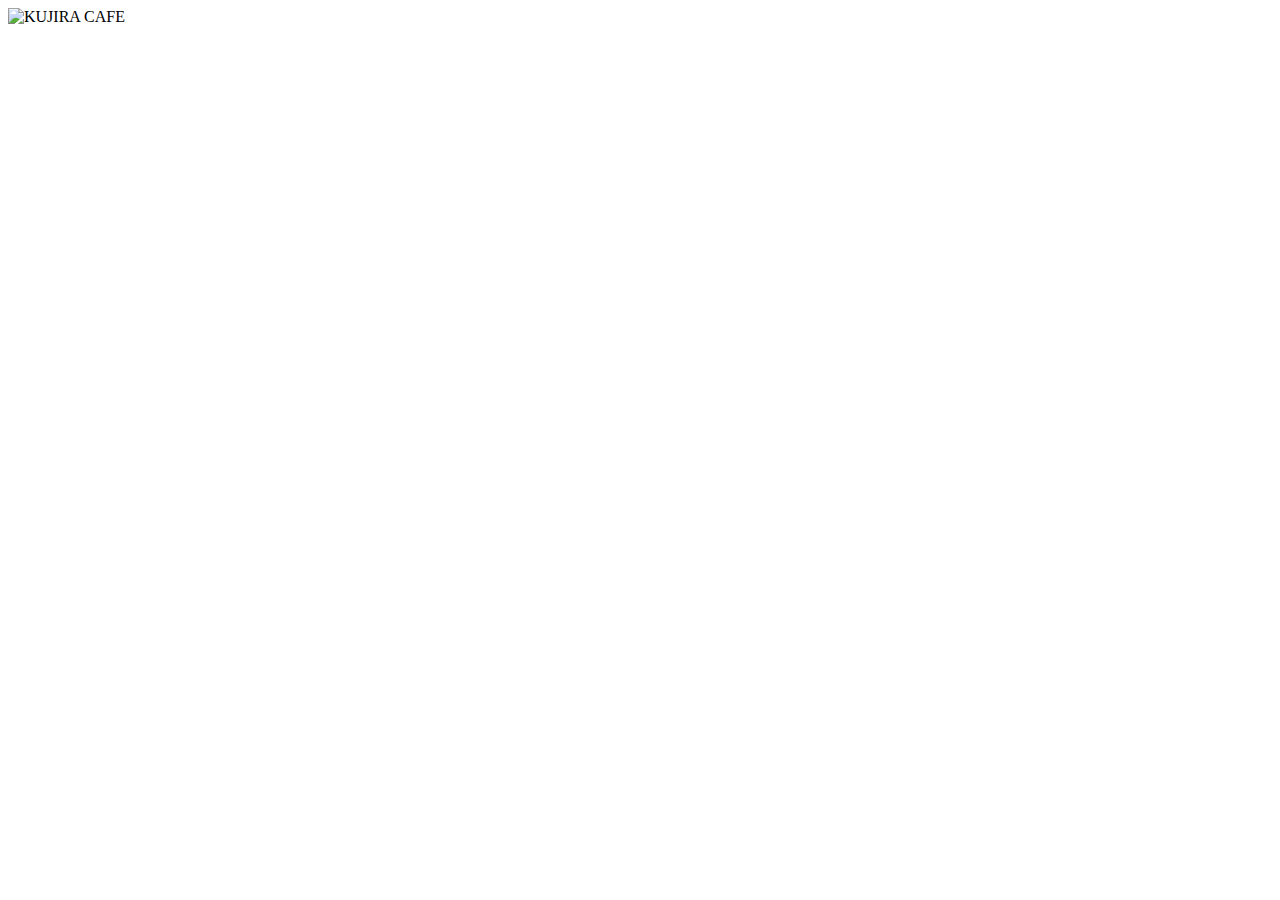
==== quiz.html @ e174b5bc "making fixed line and footer" ====
<!DOCTYPE html>
<html lang="en">
<head>
    <meta charset="UTF-8">
    <meta http-equiv="X-UA-Compatible" content="IE=edge">
    <meta name="viewport" content="width=device-width, initial-scale=1.0">
    <title>Document</title>
    <link rel="preconnect" href="https://fonts.googleapis.com"><link rel="preconnect" href="https://fonts.gstatic.com" crossorigin><link href="https://fonts.googleapis.com/css2?family=Noto+Sans+JP&display=swap" rel="stylesheet">
</head>
<body>
    <!-- ヘッダー -->
    <header>
        <div>
            <img src="images" alt="KUJIRA CAFE"></a>
        </div>
    </header>
    <main></main>
</body>
</html>
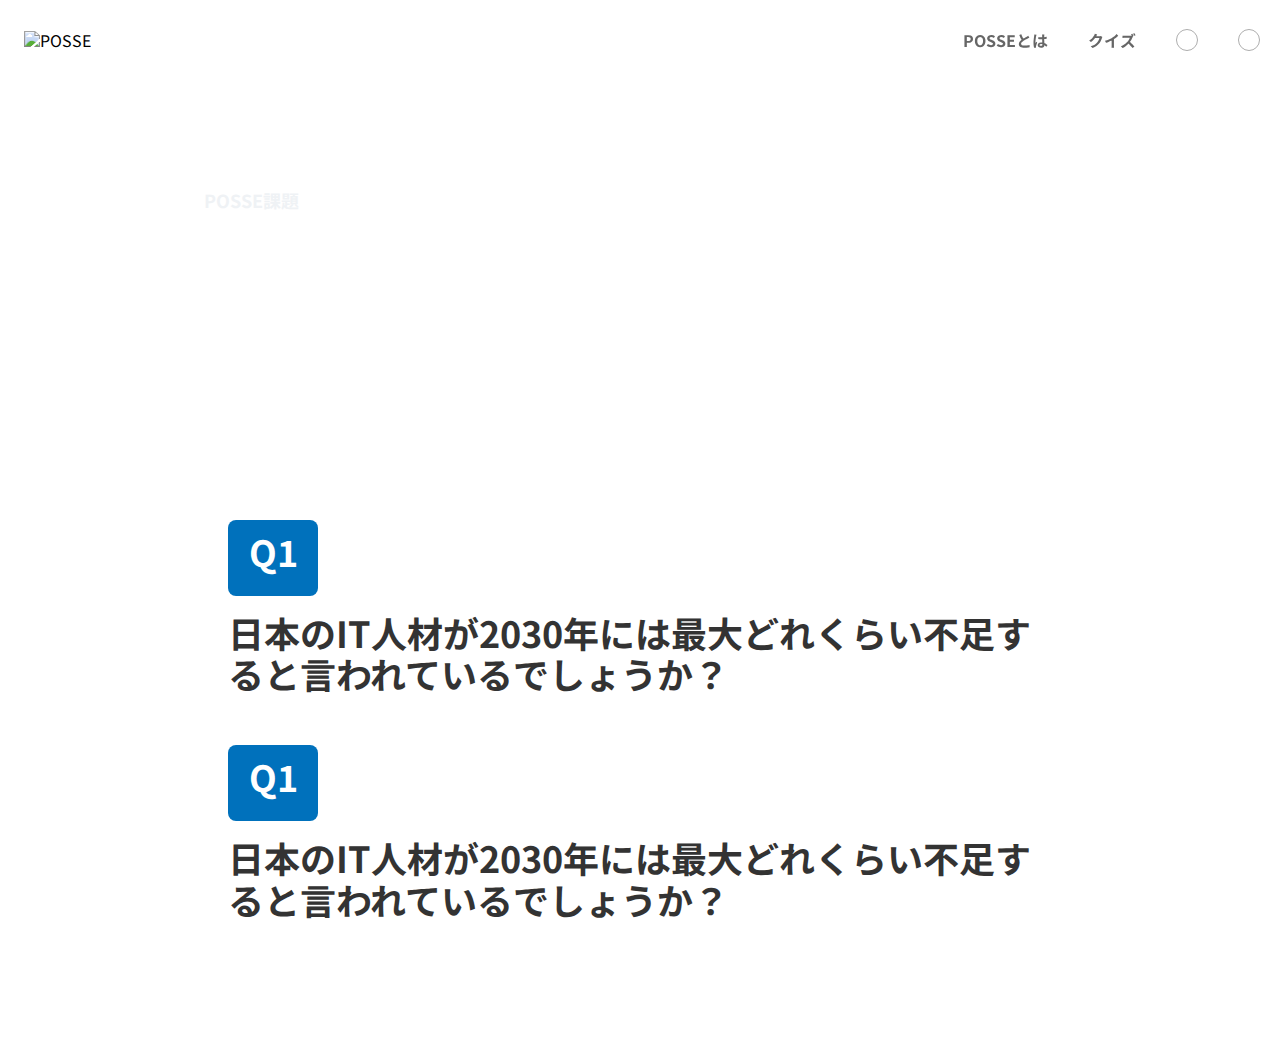
==== commit 42338c6d: "so far, I have made the first question sentence. Now I am making the answer." ====
--- a/quiz.html
+++ b/quiz.html
@@ -1,19 +1,95 @@
 <!DOCTYPE html>
 <html lang="en">
-<head>
-    <meta charset="UTF-8">
-    <meta http-equiv="X-UA-Compatible" content="IE=edge">
-    <meta name="viewport" content="width=device-width, initial-scale=1.0">
-    <title>Document</title>
-    <link rel="preconnect" href="https://fonts.googleapis.com"><link rel="preconnect" href="https://fonts.gstatic.com" crossorigin><link href="https://fonts.googleapis.com/css2?family=Noto+Sans+JP&display=swap" rel="stylesheet">
-</head>
-<body>
+  <head>
+    <meta charset="UTF-8" />
+    <meta http-equiv="X-UA-Compatible" content="IE=edge" />
+    <meta name="viewport" content="width=device-width, initial-scale=1.0" />
+    <title>ITクイズ制作 POSSE</title>
+    <link rel="preconnect" href="https://fonts.googleapis.com" />
+    <link rel="preconnect" href="https://fonts.gstatic.com" crossorigin />
+    <link
+      href="https://fonts.googleapis.com/css2?family=Noto+Sans+JP&display=swap"
+      rel="stylesheet"
+    />
+    <link rel="stylesheet" href="style.css" />
+    <link rel="stylesheet" href="./assets/styles/normalize.css" />
+  </head>
+
+  <body>
     <!-- ヘッダー -->
-    <header>
-        <div>
-            <img src="images" alt="KUJIRA CAFE"></a>
+    <header id="js-header" class="l-header p-header">
+      <div class="p-header__logo">
+        <img src="./assets/img/logo.svg" alt="POSSE" />
+      </div>
+      <div class="p-header__inner">
+        <nav class="p-header__nav">
+          <ul class="p-header__nav__list">
+            <li class="p-header__nav__item">
+              <a
+                href="https://posse-ap.github.io/sample-ph1-website/"
+                class="p-header__nav__item__link"
+                >POSSEとは</a
+              >
+            </li>
+            <li class="p-header__nav__item">
+              <a
+                href="https://posse-ap.github.io/sample-ph1-website/quiz/"
+                class="p-header__nav__item__link"
+                >クイズ</a
+              >
+            </li>
+            <li class="p-header__nav__item circle">
+              <a href="https://twitter.com/posse_program"
+                ><img src="./assets/img/icon/icon-twitter.svg" alt=""
+              /></a>
+            </li>
+            <li class="p-header__nav__item circle">
+              <a href="https://www.instagram.com/posse_programming/"
+                ><img src="./assets/img/icon/icon-instagram.svg" alt=""
+              /></a>
+            </li>
+          </ul>
+        </nav>
+      </div>
+    </header>
+    <!-- メイン -->
+    <main>
+      <section class="q-hero">
+        <div class="q-hero-container">
+          <h1 class="q-hero-title">
+            <span class="q-hero-title-first">POSSE課題</span>
+            <span class="q-hero-title-second">ITクイズ</span>
+          </h1>
         </div>
-    </header>
-    <main></main>
-</body>
-</html>+      </section>
+      <!-- クイズ1問目 -->
+      <div class="q-box-question">
+        <section class="q-box-question-first">
+          <!-- 問題 -->
+          <div class="q-box-question-question">
+            <div class="q-box-question-question-contents">
+              <div class="q-box-question-question-q1">Q1</div>
+              <div class="q-box-question-question-sentence">
+                日本のIT人材が2030年には最大どれくらい不足すると言われているでしょうか？
+              </div>
+            </div>
+            <figure class="q-box-question-question-img">
+              <img src="./assets/img/quiz/img-quiz01.png" alt="" width="70%">
+            </figure>
+          </div>
+          <!-- 答え -->
+          <div class="q-box-question-answer">
+            <div class="q-box-question-answer-content">
+              <div class="q-box-question-question-q1">Q1</div>
+              <div class="q-box-question-question-sentence">
+                日本のIT人材が2030年には最大どれくらい不足すると言われているでしょうか？
+              </div>
+
+            </div>
+
+          </div>
+        </section>
+      </div>
+    </main>
+  </body>
+</html>
--- a/style.css
+++ b/style.css
@@ -0,0 +1,362 @@
+/* 全てのページに適用 - ヘッダー */
+html {
+    font-family: 'Noto Sans JP', sans-serif;
+}
+
+body {
+    padding-top: 80px;
+}
+
+header {
+    position: fixed;
+    height: 80px;
+    background-color: #fff;
+    top: 0;
+    left: 0;
+    right: 0;
+    z-index: 3;
+}
+
+.p-header__logo {
+    padding: 15px 24px;    
+}
+.l-header {
+    display: flex;
+    justify-content: space-between;
+    align-items: center;
+}
+.p-header__nav__list {
+    display: flex;
+    list-style: none;
+    align-items: center;
+}
+a{
+    color: #666666;
+    text-decoration: none;
+}
+.p-header__nav__item {
+    margin: 20px;
+    font-weight: 700;
+}
+.circle {
+    border-radius: 50%;
+    border: 1px solid #adadad;
+    padding: 10px;
+    font-size: 0;
+}
+
+/* メイン */
+/* ①ヒーロー画像 */
+.top-hero {
+    position: relative;
+    height: 680px;
+    margin-bottom: 96px;
+}
+.hero-body {
+    position: absolute;
+    text-align: center;
+    z-index: 1;
+    top: 198px;
+    bottom: 201px;
+    width: 500px;
+    height: 281px;
+    background: #EFF2F5;
+    border-radius: 24px;
+}
+.posse-community{
+    font-size: 16px;
+    color: #0071BC;
+    padding-top: 40px;
+}
+.hero-catchcopy {
+    font-size: 60px;
+    line-height: 80px;
+    font-weight: 700;
+    letter-spacing: 0.05em;
+    color: #333333;
+    padding-bottom: 40px;
+}
+.hero-img {
+    position: absolute;
+    /* width: 976px; */
+    /* height: 680px; */
+    right: 0px;
+    top: 0px;
+    max-width: 100%;
+    /* background: url(./assets/img/img-hero.jpg); */
+    
+}
+.hero-img-pic {
+    border-radius: 80px 0px 0px 80px;
+}
+.top-scroll {
+    position: absolute;
+    bottom: 24px;
+    left:50px;
+}
+.top-scroll::before {
+    background-color: #ccc;
+    border-radius: 8px;
+    content: "";
+    display: inline-block;
+    height: 8px;
+    width: 8px;
+    position: absolute;
+    bottom: 5px;
+    left: -12px;
+}
+
+/* ②POSSEとは　説明 */
+.top-about {
+    margin-bottom: 140px;
+}
+.top-about-container {
+    text-align: center;
+}
+.about-posse-sentence-first {
+    color: #333333;
+    margin: 12px auto;
+}
+
+.about-posse-sentence-second {
+    color: #0071BC;
+    display: block;
+    font-size: 14px;
+    letter-spacing: initial;
+    line-height: 1.8;
+    margin-bottom: 43px;
+}
+.top-about-body {
+    display: flex;
+    margin: 0 auto;
+    width: 80%;
+}
+.top-about-body-img {
+    width: 75%;
+}
+.top-about-body-img-pic {
+    border-radius: 24px;
+}
+.top-about-body-content {
+    /* width: 472px; */
+    /* height: 312px; */
+    margin: auto;
+    margin-left: 40px;
+    width: 70%;
+    font-size: 14px;
+    line-height: 1.8;
+    text-align: left;
+}
+
+/* 公式ライン */
+.official-line {
+    background: url(./assets/img/bg-line.jpg);
+    background-size: cover;
+    width:964px;
+    height:346.78px;
+    border-radius: 56px;
+    position: relative;
+    margin: 80px auto;
+    /* 中央ぞろえ */
+    display: flex;
+    justify-content: center;
+    align-items: center;
+}
+
+.official-line::after {
+    display: flex;
+    justify-content: center;
+    background-color: #0071bce4;
+    content:"";
+    width: 100%;
+    height: 100%;
+    border-radius: 56px;
+    position:absolute;
+    top: 0;
+    z-index: 1;
+}
+.official-line-inner {
+    z-index: 2;
+}
+h2 {
+    display: flex;
+    justify-content: center;
+    text-align: center;
+    color: #ffff;
+    font-size: 36px;
+    letter-spacing: 0.05em;
+    
+}
+.official-line-inner-icon {
+    background: radial-gradient(#fff 60%, transparent 0%);
+}
+.sentence-add-official-line {
+    width: 828px;
+    height: 75.59px;
+    display: flex;
+    justify-content: center;
+    text-align: center;
+    font-size: 14px;
+    color: #eee;
+    letter-spacing: 0.1em;
+} 
+.button-add-official-line {
+    display: flex;
+}
+.button-add-official-line-inner {
+    background-color: #fff;
+    width: 320px;
+    height: 49.2px;
+    margin: 0 auto;
+    text-align: center;
+    position: relative;
+    display: flex;
+    align-items: center;
+    justify-content: center;
+    border-radius: 50px;
+}
+.link-icon {
+    position: absolute;
+    margin-top: 16px;
+    margin-left: 540px;
+}
+
+/* フッターインナー */
+.footer-inner-top {
+    border-top: solid 1px #eee;
+    text-align: center;
+    padding-top: 56px;
+    padding-bottom: 32px;
+}
+.footer-inner-top-second {
+    padding-top: 24.12px;
+    text-align: center;
+}
+
+/* 固定公式ライン */
+.fixed-line-box {
+    width: 288px;
+    height: 80px;
+    background-color: #5fdf5b;
+    border-radius: 16px;
+    position: fixed;
+    bottom: 16px;
+    right: 16px;
+    display: flex;
+    align-items: center;
+    justify-content: space-between;
+    box-shadow: 4px 4px 20px rgb(0 0 0 / 15%);
+    z-index: 10;
+}
+.link-icon-text {
+    color: #fff;
+    width: 142px;
+    height: 36px;
+}
+.link-icon-in-greenbox {
+    margin-left: 24px;
+    background: radial-gradient(#fff 50%, transparent 0%);
+}
+.link-icon-white {
+    margin-right: 24px;
+}
+/* フッターボトム */
+.two-icons {
+    list-style: none;
+    display: flex;
+    justify-content: center;
+    gap: 8px;
+    margin: auto;
+    margin-bottom: 48px;
+}
+.twitter-icon {
+    border-radius: 50%;
+    border: 1px solid #adadad;
+    font-size: 0;
+    padding: 10px;
+}
+.instagram-icon {
+    border-radius: 50%;
+    border: 1px solid #adadad;
+    font-size: 0;
+    padding: 10px;
+}
+
+/* フッターコピーライト */
+.footer-copyright {
+    padding: 36px;
+    border-top: solid 1px #eee;
+    color: #666;
+    font-family: "Plus Jakarta Sans", "Noto Sans JP", sans-serif;
+    font-style: normal;
+    font-weight: 400;
+    font-size: 10px;
+    letter-spacing: 0.1em;
+    text-align: center;
+}
+
+/* ここからクイズ */
+/* ヒーロー画像、タイトル */
+.q-hero-container {
+    background-image: url(./assets/img/quiz/bg-hero.jpg);
+    height: 320px;
+    width: auto;
+    background-size: cover;
+    background-repeat: no-repeat;
+}
+.q-hero-title {
+    margin: 0;
+    position: relative;
+}
+.q-hero-title-first {
+    display: block;
+    position: absolute;
+    top: 110px;
+    left: 204px;
+    font-weight: 700;
+    font-size: 18px;
+    color: #EFF2F5;
+}
+.q-hero-title-second {
+    display: block;
+    position: absolute;
+    width: 236px;
+    left: 204px;
+    top: 154px;
+    font-weight: 700;
+    font-size: 60px;
+    color: #FFFFFF;
+}
+/* クイズ */
+/* 問題 */
+.q-box-question {
+    margin: 120px 228px;
+}
+.q-box-question-question-contents {
+    color: #000;
+}
+.q-box-question-question-q1 {
+    background-color: #0071bc;
+    border-radius: 8px;
+    color: #fff;
+    font-size: 36px;
+    font-weight: bold;
+    width: 58px;
+    height: 60px;
+    text-align: center;
+    padding: 8px 16px;
+    line-height: 1.3;
+} 
+.q-box-question-question-sentence {
+    font-size: 36px;
+    font-weight: 700;
+    margin-top: 16px;
+    color: #333333;
+}
+.q-box-question-question-img {
+    text-align: center;
+}
+/* 答え */
+.q-box-question-answer {
+
+}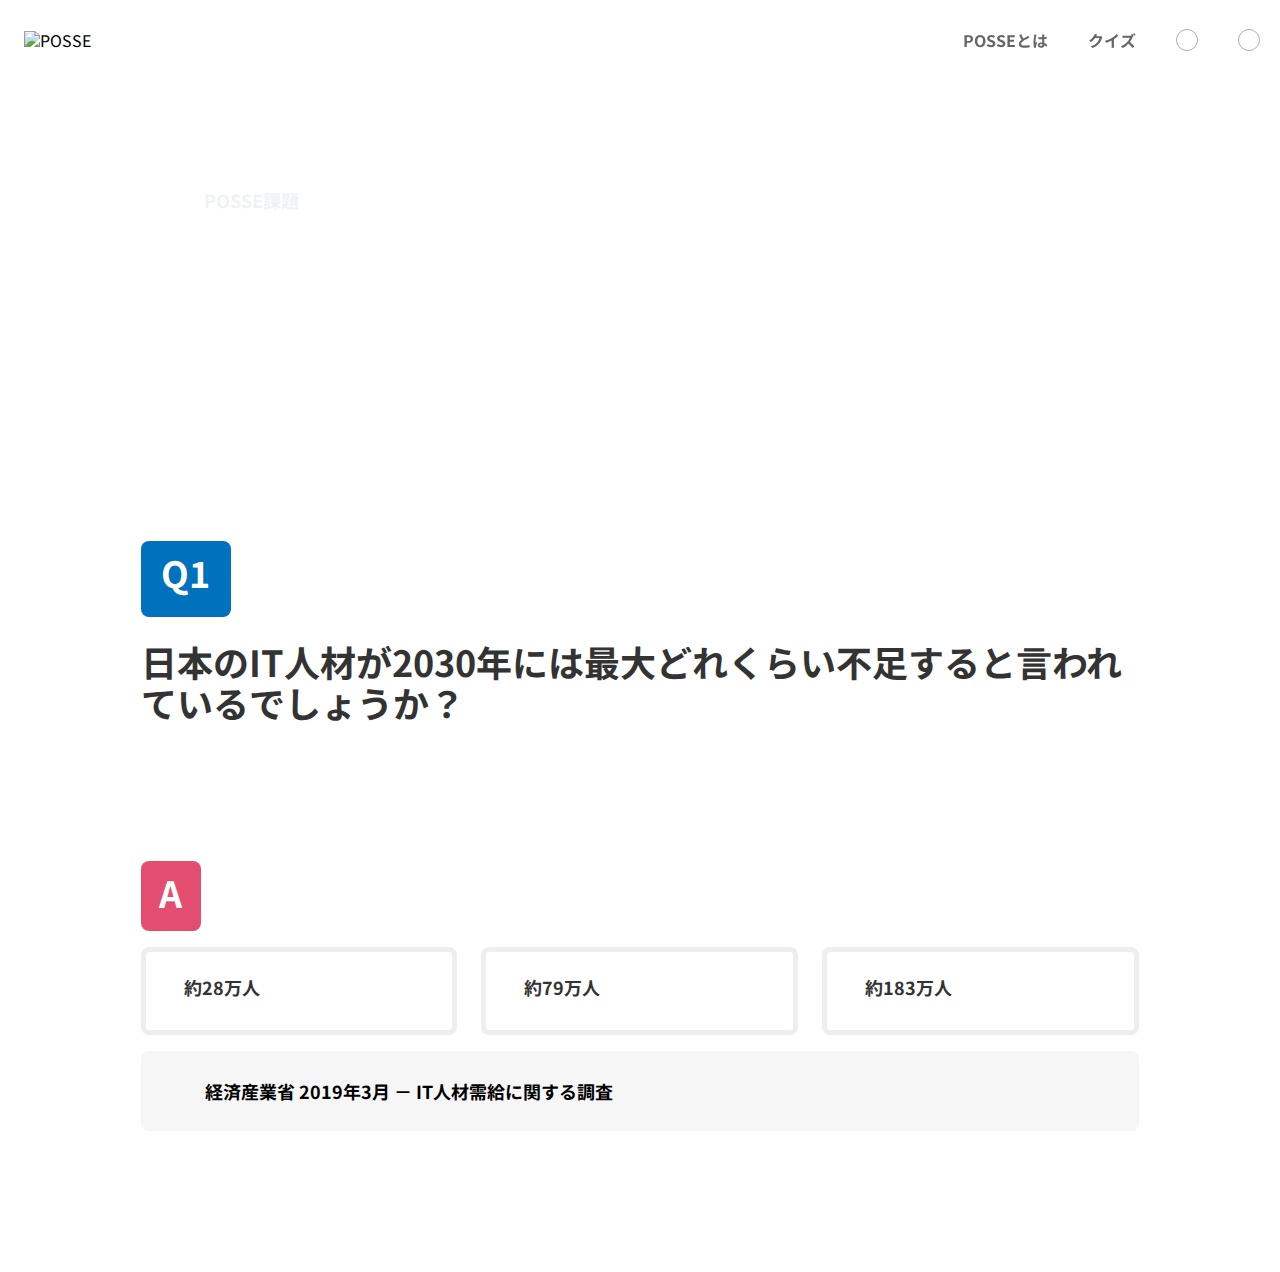
==== commit b40f553f: "finished week5" ====
--- a/quiz.html
+++ b/quiz.html
@@ -80,13 +80,33 @@
           <!-- 答え -->
           <div class="q-box-question-answer">
             <div class="q-box-question-answer-content">
-              <div class="q-box-question-question-q1">Q1</div>
-              <div class="q-box-question-question-sentence">
-                日本のIT人材が2030年には最大どれくらい不足すると言われているでしょうか？
+              <div class="q-box-question-answer-q1">A</div>
+              <!-- 回答ボタンのボタン押すやつjs -->
+              <div class="js-quiz-boxes">
+                <div class="js-quiz-boxes-button">
+                  約28万人
+                  <img src="./assets/img/icon/icon-arrow.svg" alt="" class="js-quiz-boxes-button-arrow">
+                </div>
+                <div class="js-quiz-boxes-button">
+                  約79万人
+                  <img src="./assets/img/icon/icon-arrow.svg" alt="" class="js-quiz-boxes-button-arrow">
+                </div>
+                <div class="js-quiz-boxes-button">
+                  約183万人
+                  <img src="./assets/img/icon/icon-arrow.svg" alt="" class="js-quiz-boxes-button-arrow">
+                </div>                
               </div>
-
+              <!-- 回答ボタンの答えjs -->
+              <div class="js-quiz-answerBox">
+              </div>
             </div>
-
+          </div>
+          <!-- 引用 -->
+          <div class="q-box-question-cite">
+            <img src="./assets/img/icon/icon-note.svg" alt="" class="q-box-question-cite-icon" width="24.96px" height="16.39px">
+            <div class="q-box-question-cite-sentence">
+              経済産業省 2019年3月 － IT人材需給に関する調査
+            </div>
           </div>
         </section>
       </div>
--- a/style.css
+++ b/style.css
@@ -330,7 +330,7 @@
 /* クイズ */
 /* 問題 */
 .q-box-question {
-    margin: 120px 228px;
+    margin: 11%;
 }
 .q-box-question-question-contents {
     color: #000;
@@ -345,18 +345,84 @@
     height: 60px;
     text-align: center;
     padding: 8px 16px;
+    margin-bottom: 24px;
     line-height: 1.3;
 } 
 .q-box-question-question-sentence {
     font-size: 36px;
     font-weight: 700;
+    margin: 16px 0 64px 0;
+    color: #333333;
+}
+.q-box-question-question-img {
+    text-align: center;
+}
+/* 答え */
+.q-box-question-answer-q1 {
+    background-color: #E34E70;
+    border-radius: 8px;
+    color: #fff;
+    font-size: 36px;
+    font-weight: bold;
+    width: 28px;
+    height: 54px;
+    text-align: center;
+    padding: 8px 16px;
+    margin: 55px 0 16px 0;
+    line-height: 1.3;
+}
+/* 回答ボタンのボタン押すやつjs */
+.js-quiz-boxes {
+    display: flex;
+    gap: 24px;
+
+}
+.js-quiz-boxes-button {
+    position: relative;
+    cursor: pointer;
+    /* 箱色 */
+    background: #FFFFFF;
+    /* line */
+    border: 5px solid #EEEEEE;
+    border-radius: 8px;
+
+    /* 大きさ間 */
+    padding: 19px 19px 19px 38px;
+    width:25%;
+    height: 40px;
+    justify-content: space-between;
+
+    /* flex-direction: row; */
+    align-items: center;
+
+    font-weight: 700;
+    font-size: 18px;
+    line-height: 180%;
+    color: #333333;
+}
+.js-quiz-boxes-button-arrow {
+    position: absolute;
+    right: 24px;
+    top: 31px;
+}
+
+/* 引用 */
+.q-box-question-cite {
+    display: flex;
+    align-items: center;
+    background: #F6F6F6;
+    border-radius: 8px;
+    /* 大きさ */
+    height: 80px;
     margin-top: 16px;
-    color: #333333;
-}
-.q-box-question-question-img {
-    text-align: center;
-}
-/* 答え */
-.q-box-question-answer {
-
-}+    
+}
+.q-box-question-cite-icon {
+    margin-left: 24px;
+    margin-right: 15.04px;
+}
+.q-box-question-cite-sentence {
+    font-weight: 700;
+    font-size: 18px;
+    line-height: 180%;
+}
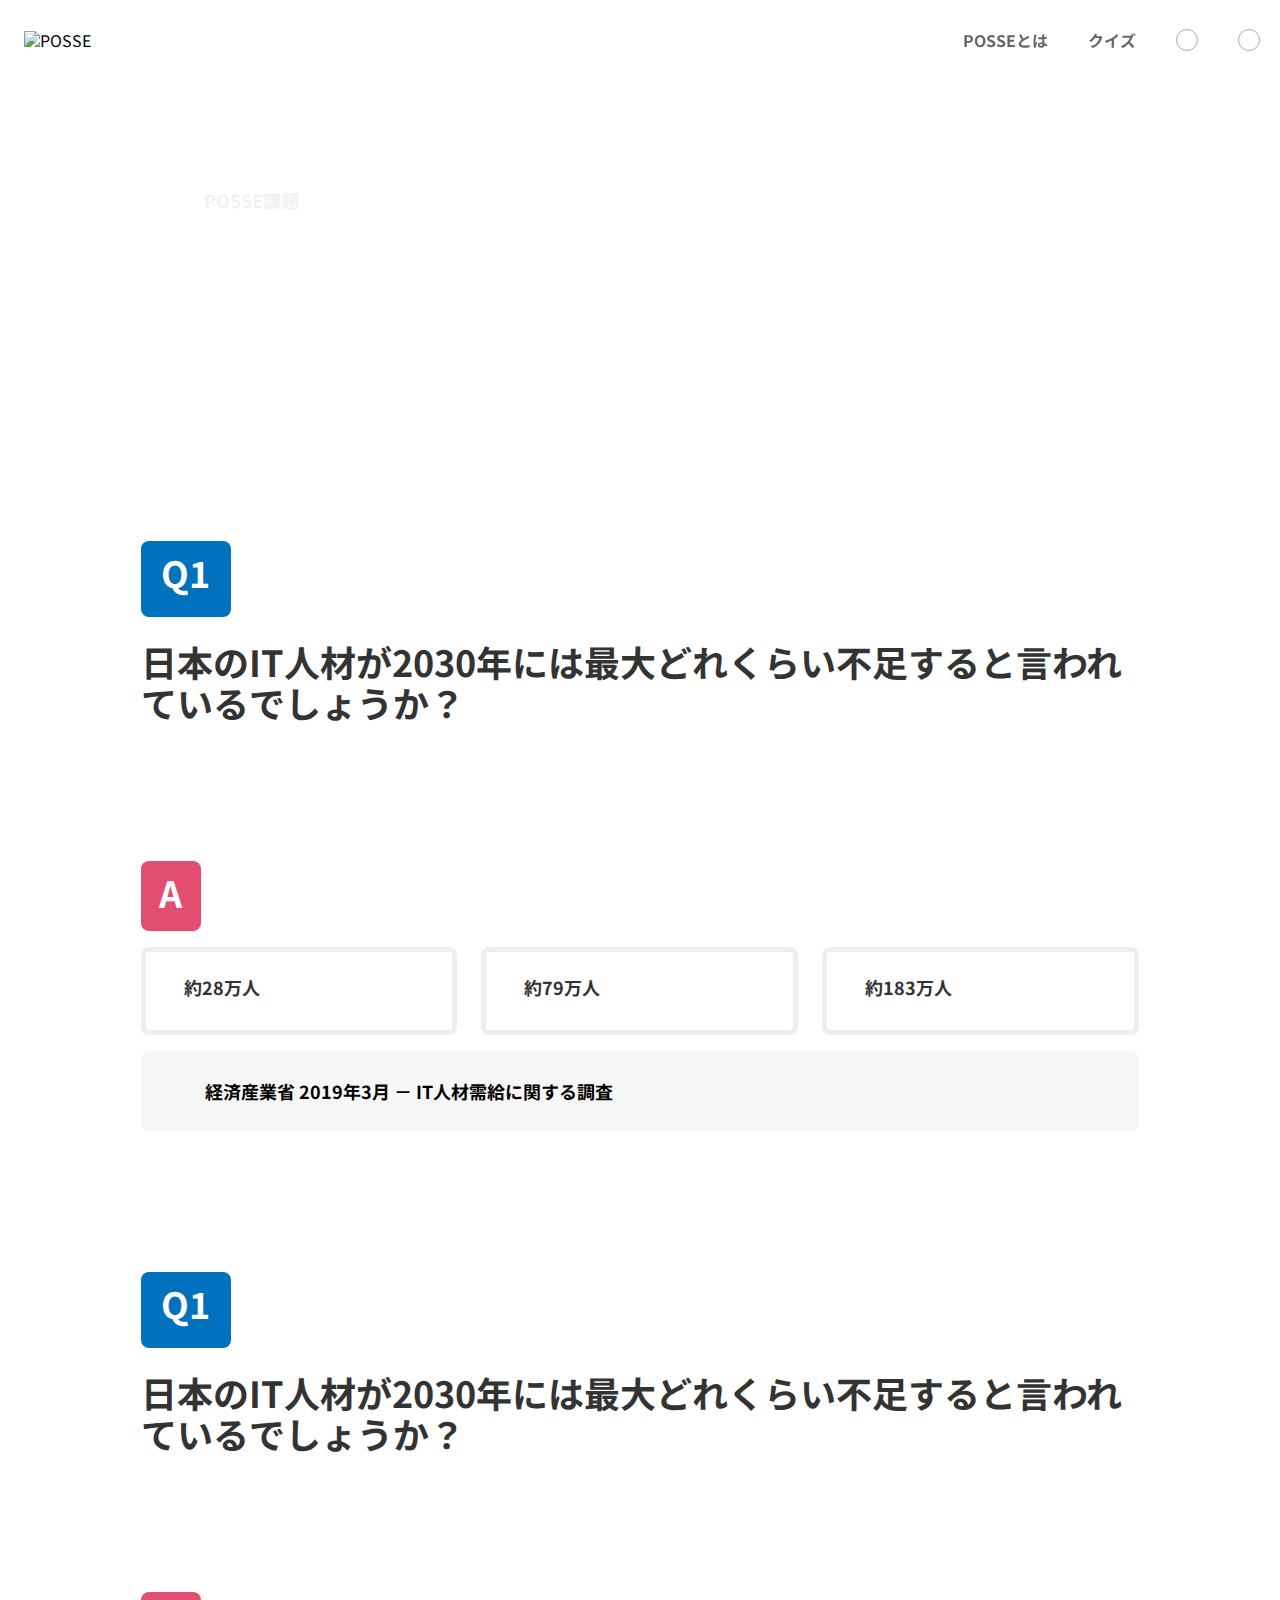
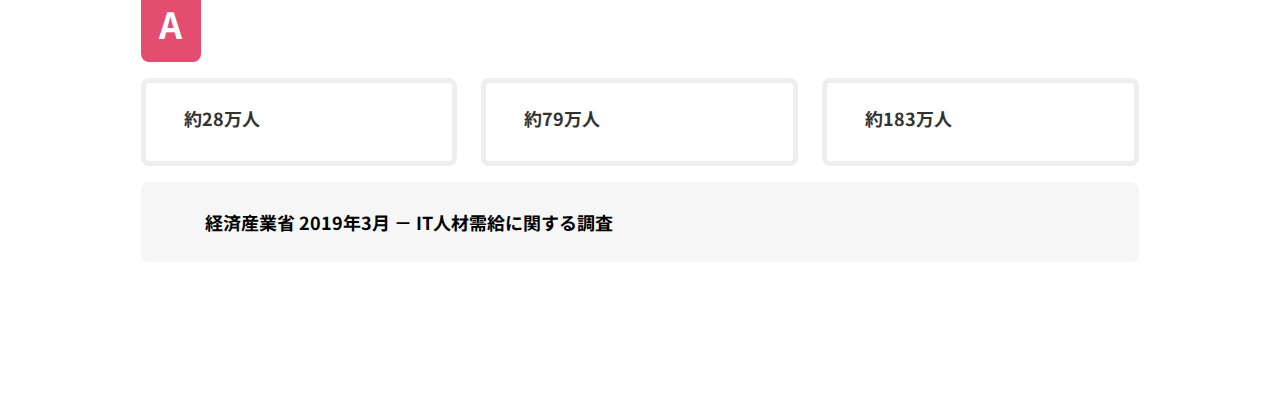
==== commit 60d265b4: "week6 second" ====
--- a/quiz.html
+++ b/quiz.html
@@ -63,7 +63,55 @@
         </div>
       </section>
       <!-- クイズ1問目 -->
-      <div class="q-box-question">
+      <div class="q-box-question" data-quiz="0">
+        <section class="q-box-question-first">
+          <!-- 問題 -->
+          <div class="q-box-question-question">
+            <div class="q-box-question-question-contents">
+              <div class="q-box-question-question-q1">Q1</div>
+              <div class="q-box-question-question-sentence">
+                日本のIT人材が2030年には最大どれくらい不足すると言われているでしょうか？
+              </div>
+            </div>
+            <figure class="q-box-question-question-img">
+              <img src="./assets/img/quiz/img-quiz01.png" alt="" width="70%">
+            </figure>
+          </div>
+          <!-- 答え -->
+          <div class="q-box-question-answer">
+            <div class="q-box-question-answer-content">
+              <div class="q-box-question-answer-q1">A</div>
+              <!-- 回答ボタンのボタン押すやつjs -->
+              <div class="js-quiz-boxes">
+                <div class="js-quiz-boxes-button">
+                  約28万人
+                  <img src="./assets/img/icon/icon-arrow.svg" alt="" class="js-quiz-boxes-button-arrow">
+                </div>
+                <div class="js-quiz-boxes-button">
+                  約79万人
+                  <img src="./assets/img/icon/icon-arrow.svg" alt="" class="js-quiz-boxes-button-arrow">
+                </div>
+                <div class="js-quiz-boxes-button">
+                  約183万人
+                  <img src="./assets/img/icon/icon-arrow.svg" alt="" class="js-quiz-boxes-button-arrow">
+                </div>                
+              </div>
+              <!-- 回答ボタンの答えjs -->
+              <div class="js-quiz-answerBox">
+              </div>
+            </div>
+          </div>
+          <!-- 引用 -->
+          <div class="q-box-question-cite">
+            <img src="./assets/img/icon/icon-note.svg" alt="" class="q-box-question-cite-icon" width="24.96px" height="16.39px">
+            <div class="q-box-question-cite-sentence">
+              経済産業省 2019年3月 － IT人材需給に関する調査
+            </div>
+          </div>
+        </section>
+      </div>
+      <!-- クイズ2問目 -->
+      <div class="q-box-question" data-quiz="1">
         <section class="q-box-question-first">
           <!-- 問題 -->
           <div class="q-box-question-question">
@@ -111,5 +159,6 @@
         </section>
       </div>
     </main>
+    <script src="./script.js"></script>
   </body>
 </html>
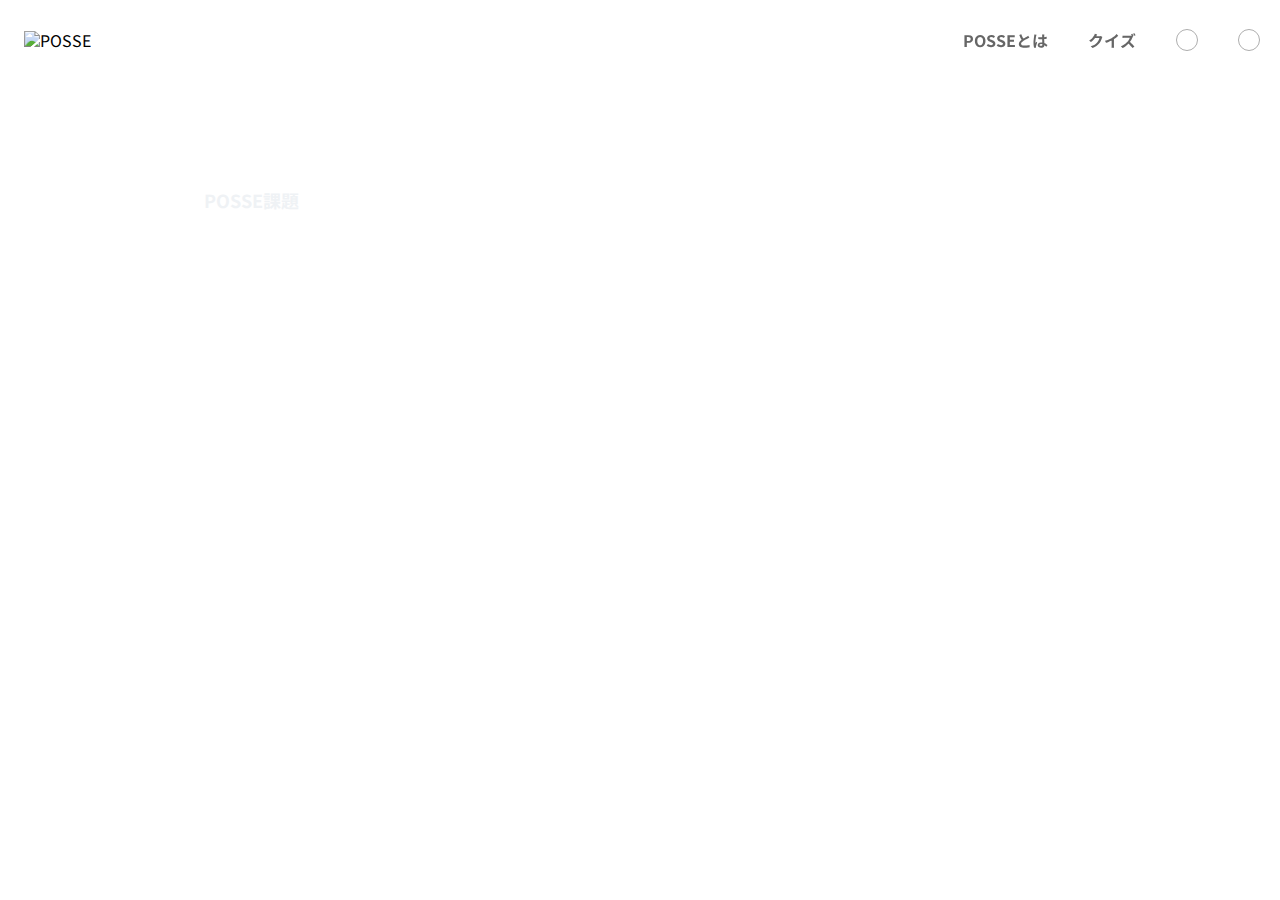
==== commit 0b2f5792: "week7 L143" ====
--- a/quiz.html
+++ b/quiz.html
@@ -5,12 +5,14 @@
     <meta http-equiv="X-UA-Compatible" content="IE=edge" />
     <meta name="viewport" content="width=device-width, initial-scale=1.0" />
     <title>ITクイズ制作 POSSE</title>
+    <!-- フォント -->
     <link rel="preconnect" href="https://fonts.googleapis.com" />
     <link rel="preconnect" href="https://fonts.gstatic.com" crossorigin />
     <link
       href="https://fonts.googleapis.com/css2?family=Noto+Sans+JP&display=swap"
       rel="stylesheet"
     />
+    <!-- css↓ -->
     <link rel="stylesheet" href="style.css" />
     <link rel="stylesheet" href="./assets/styles/normalize.css" />
   </head>
@@ -62,103 +64,12 @@
           </h1>
         </div>
       </section>
-      <!-- クイズ1問目 -->
-      <div class="q-box-question" data-quiz="0">
-        <section class="q-box-question-first">
-          <!-- 問題 -->
-          <div class="q-box-question-question">
-            <div class="q-box-question-question-contents">
-              <div class="q-box-question-question-q1">Q1</div>
-              <div class="q-box-question-question-sentence">
-                日本のIT人材が2030年には最大どれくらい不足すると言われているでしょうか？
-              </div>
-            </div>
-            <figure class="q-box-question-question-img">
-              <img src="./assets/img/quiz/img-quiz01.png" alt="" width="70%">
-            </figure>
-          </div>
-          <!-- 答え -->
-          <div class="q-box-question-answer">
-            <div class="q-box-question-answer-content">
-              <div class="q-box-question-answer-q1">A</div>
-              <!-- 回答ボタンのボタン押すやつjs -->
-              <div class="js-quiz-boxes">
-                <div class="js-quiz-boxes-button">
-                  約28万人
-                  <img src="./assets/img/icon/icon-arrow.svg" alt="" class="js-quiz-boxes-button-arrow">
-                </div>
-                <div class="js-quiz-boxes-button">
-                  約79万人
-                  <img src="./assets/img/icon/icon-arrow.svg" alt="" class="js-quiz-boxes-button-arrow">
-                </div>
-                <div class="js-quiz-boxes-button">
-                  約183万人
-                  <img src="./assets/img/icon/icon-arrow.svg" alt="" class="js-quiz-boxes-button-arrow">
-                </div>                
-              </div>
-              <!-- 回答ボタンの答えjs -->
-              <div class="js-quiz-answerBox">
-              </div>
-            </div>
-          </div>
-          <!-- 引用 -->
-          <div class="q-box-question-cite">
-            <img src="./assets/img/icon/icon-note.svg" alt="" class="q-box-question-cite-icon" width="24.96px" height="16.39px">
-            <div class="q-box-question-cite-sentence">
-              経済産業省 2019年3月 － IT人材需給に関する調査
-            </div>
-          </div>
-        </section>
-      </div>
-      <!-- クイズ2問目 -->
-      <div class="q-box-question" data-quiz="1">
-        <section class="q-box-question-first">
-          <!-- 問題 -->
-          <div class="q-box-question-question">
-            <div class="q-box-question-question-contents">
-              <div class="q-box-question-question-q1">Q1</div>
-              <div class="q-box-question-question-sentence">
-                日本のIT人材が2030年には最大どれくらい不足すると言われているでしょうか？
-              </div>
-            </div>
-            <figure class="q-box-question-question-img">
-              <img src="./assets/img/quiz/img-quiz01.png" alt="" width="70%">
-            </figure>
-          </div>
-          <!-- 答え -->
-          <div class="q-box-question-answer">
-            <div class="q-box-question-answer-content">
-              <div class="q-box-question-answer-q1">A</div>
-              <!-- 回答ボタンのボタン押すやつjs -->
-              <div class="js-quiz-boxes">
-                <div class="js-quiz-boxes-button">
-                  約28万人
-                  <img src="./assets/img/icon/icon-arrow.svg" alt="" class="js-quiz-boxes-button-arrow">
-                </div>
-                <div class="js-quiz-boxes-button">
-                  約79万人
-                  <img src="./assets/img/icon/icon-arrow.svg" alt="" class="js-quiz-boxes-button-arrow">
-                </div>
-                <div class="js-quiz-boxes-button">
-                  約183万人
-                  <img src="./assets/img/icon/icon-arrow.svg" alt="" class="js-quiz-boxes-button-arrow">
-                </div>                
-              </div>
-              <!-- 回答ボタンの答えjs -->
-              <div class="js-quiz-answerBox">
-              </div>
-            </div>
-          </div>
-          <!-- 引用 -->
-          <div class="q-box-question-cite">
-            <img src="./assets/img/icon/icon-note.svg" alt="" class="q-box-question-cite-icon" width="24.96px" height="16.39px">
-            <div class="q-box-question-cite-sentence">
-              経済産業省 2019年3月 － IT人材需給に関する調査
-            </div>
-          </div>
-        </section>
-      </div>
+      <!-- クイズの型↓ -->
+      <!-- クラス名をまだ変えていない↓ -->
+      <div class="p-quiz-container l-container" 
+      id="js-quizContainer"></div>
     </main>
+    
     <script src="./script.js"></script>
   </body>
 </html>
--- a/style.css
+++ b/style.css
@@ -371,7 +371,7 @@
     margin: 55px 0 16px 0;
     line-height: 1.3;
 }
-/* 回答ボタンのボタン押すやつjs */
+/* 回答ボタン押すやつjs */
 .js-quiz-boxes {
     display: flex;
     gap: 24px;
@@ -405,6 +405,56 @@
     right: 24px;
     top: 31px;
 }
+/* 選択されたやつ↓ */
+.selected-answer {
+    border: #0071BC solid 5px;
+    color: #0071BC;
+    
+    background-color: #EFF2F5;
+}
+
+/* 正解不正解box */
+.p-quiz-box__answer {
+    height: 142px;
+    background-color: #EFF2F5;
+    border-radius: 8px;
+    flex-direction: column;
+    justify-content: space-between;
+
+    font-family: Noto Sans JP;
+    font-size: 24px;
+    font-weight: 700;
+    line-height: 36px;
+    letter-spacing: 0.05em;
+
+    padding-left: 40px;
+    padding-top: 24px;
+    padding-bottom: 24px;
+    margin-top: 16px;
+    box-sizing: border-box;
+    
+    display: none;
+
+}
+.p-quiz-box__answer p {
+    margin: 0;
+}
+.add-p-quiz-box__answer {
+    display: flex;
+}
+.correct-answer {
+    color: #E34E70;
+}
+.incorrect-answer {
+    color: #0071BC;
+}
+.show-answer-ex {
+    font-family: Noto Sans JP;
+    font-size: 18px;
+    font-weight: 700;
+    line-height: 32px;
+    letter-spacing: 0em;
+}
 
 /* 引用 */
 .q-box-question-cite {
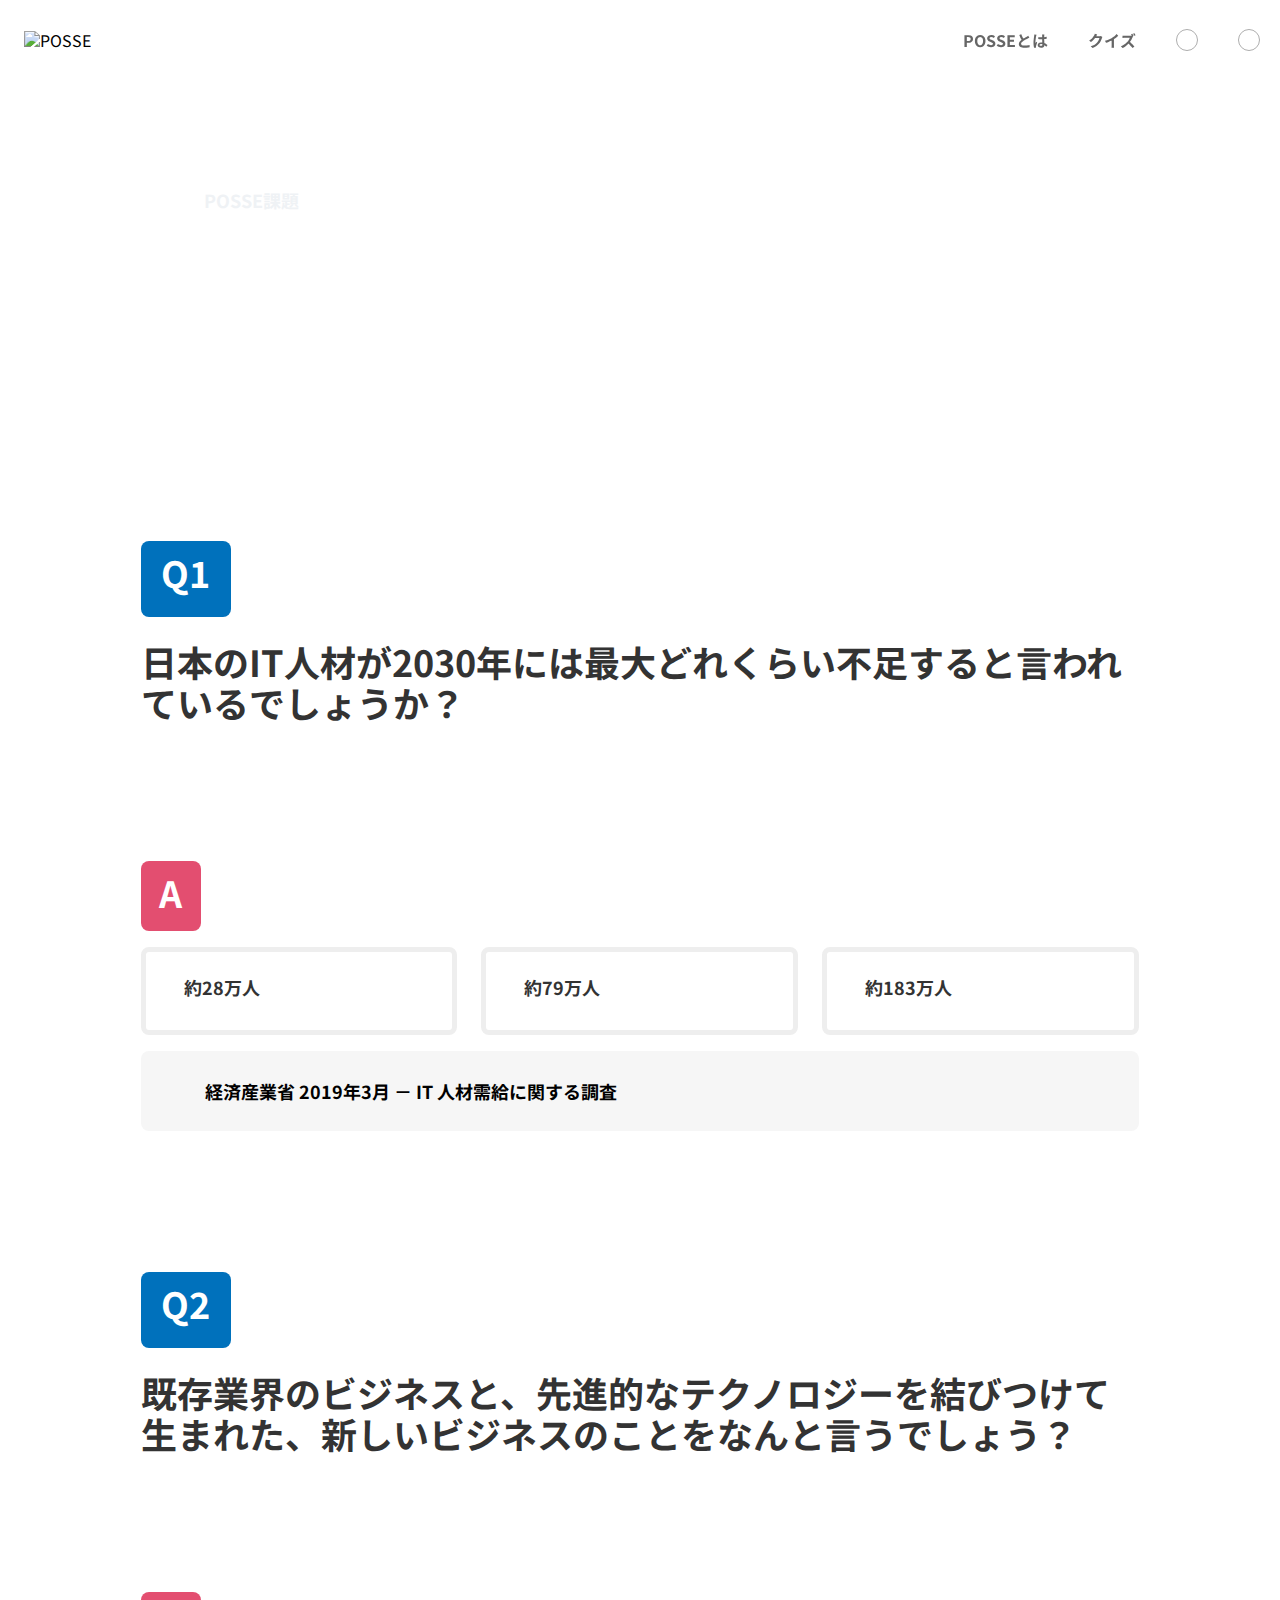
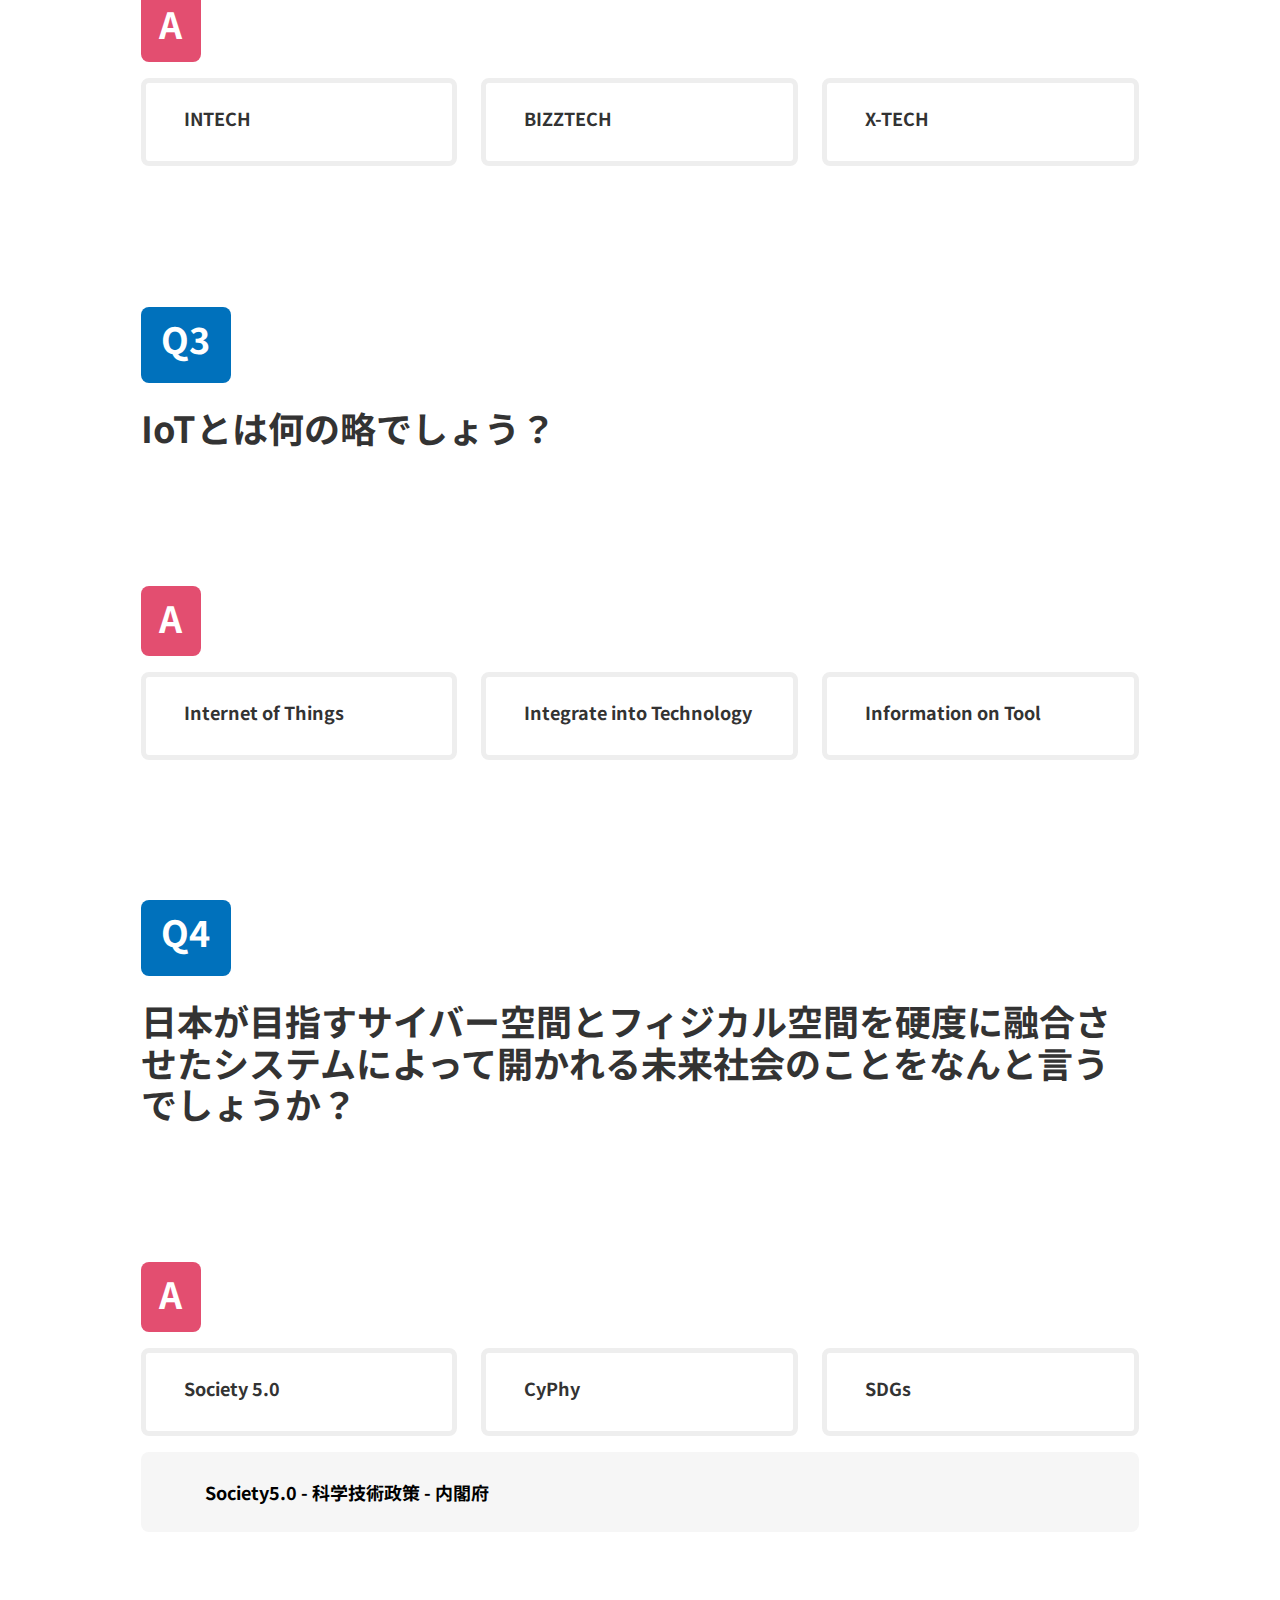
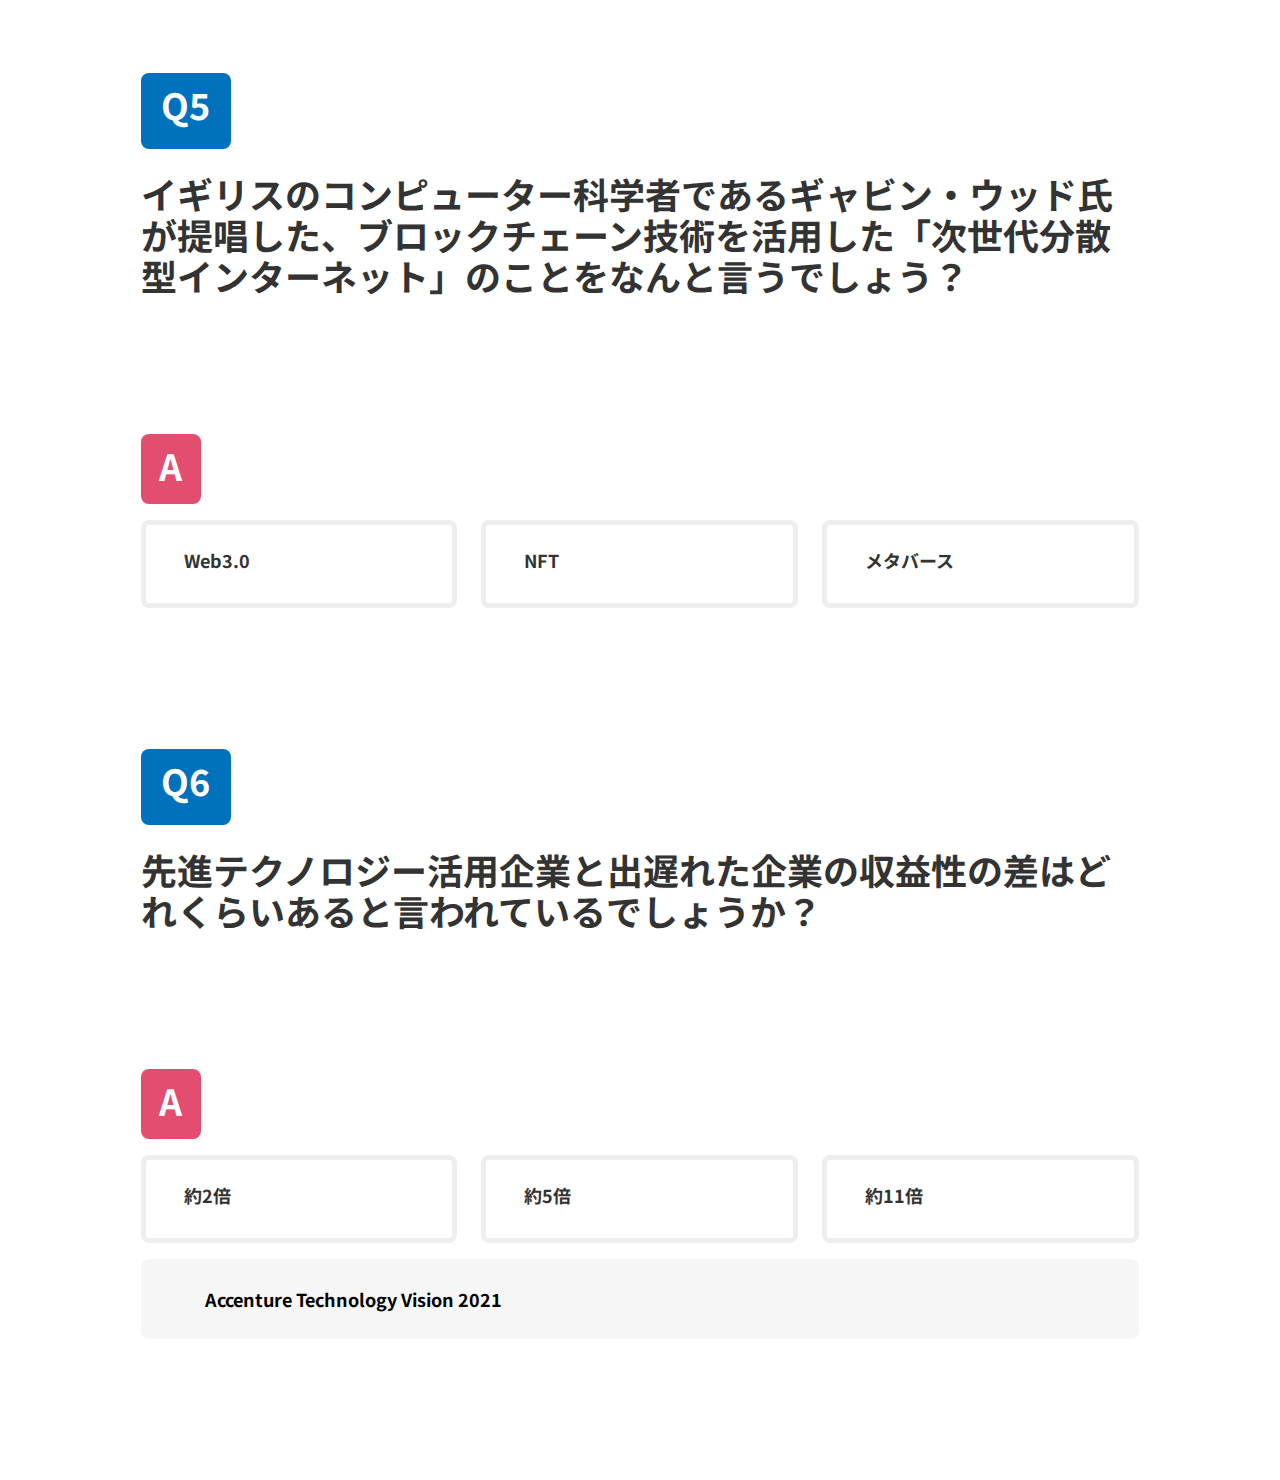
==== commit c7a999ac: "JSだけでクイズ生成　達成" ====
--- a/quiz.html
+++ b/quiz.html
@@ -70,6 +70,6 @@
       id="js-quizContainer"></div>
     </main>
     
-    <script src="./script.js"></script>
+    <script src="./quiz.js"></script>
   </body>
 </html>
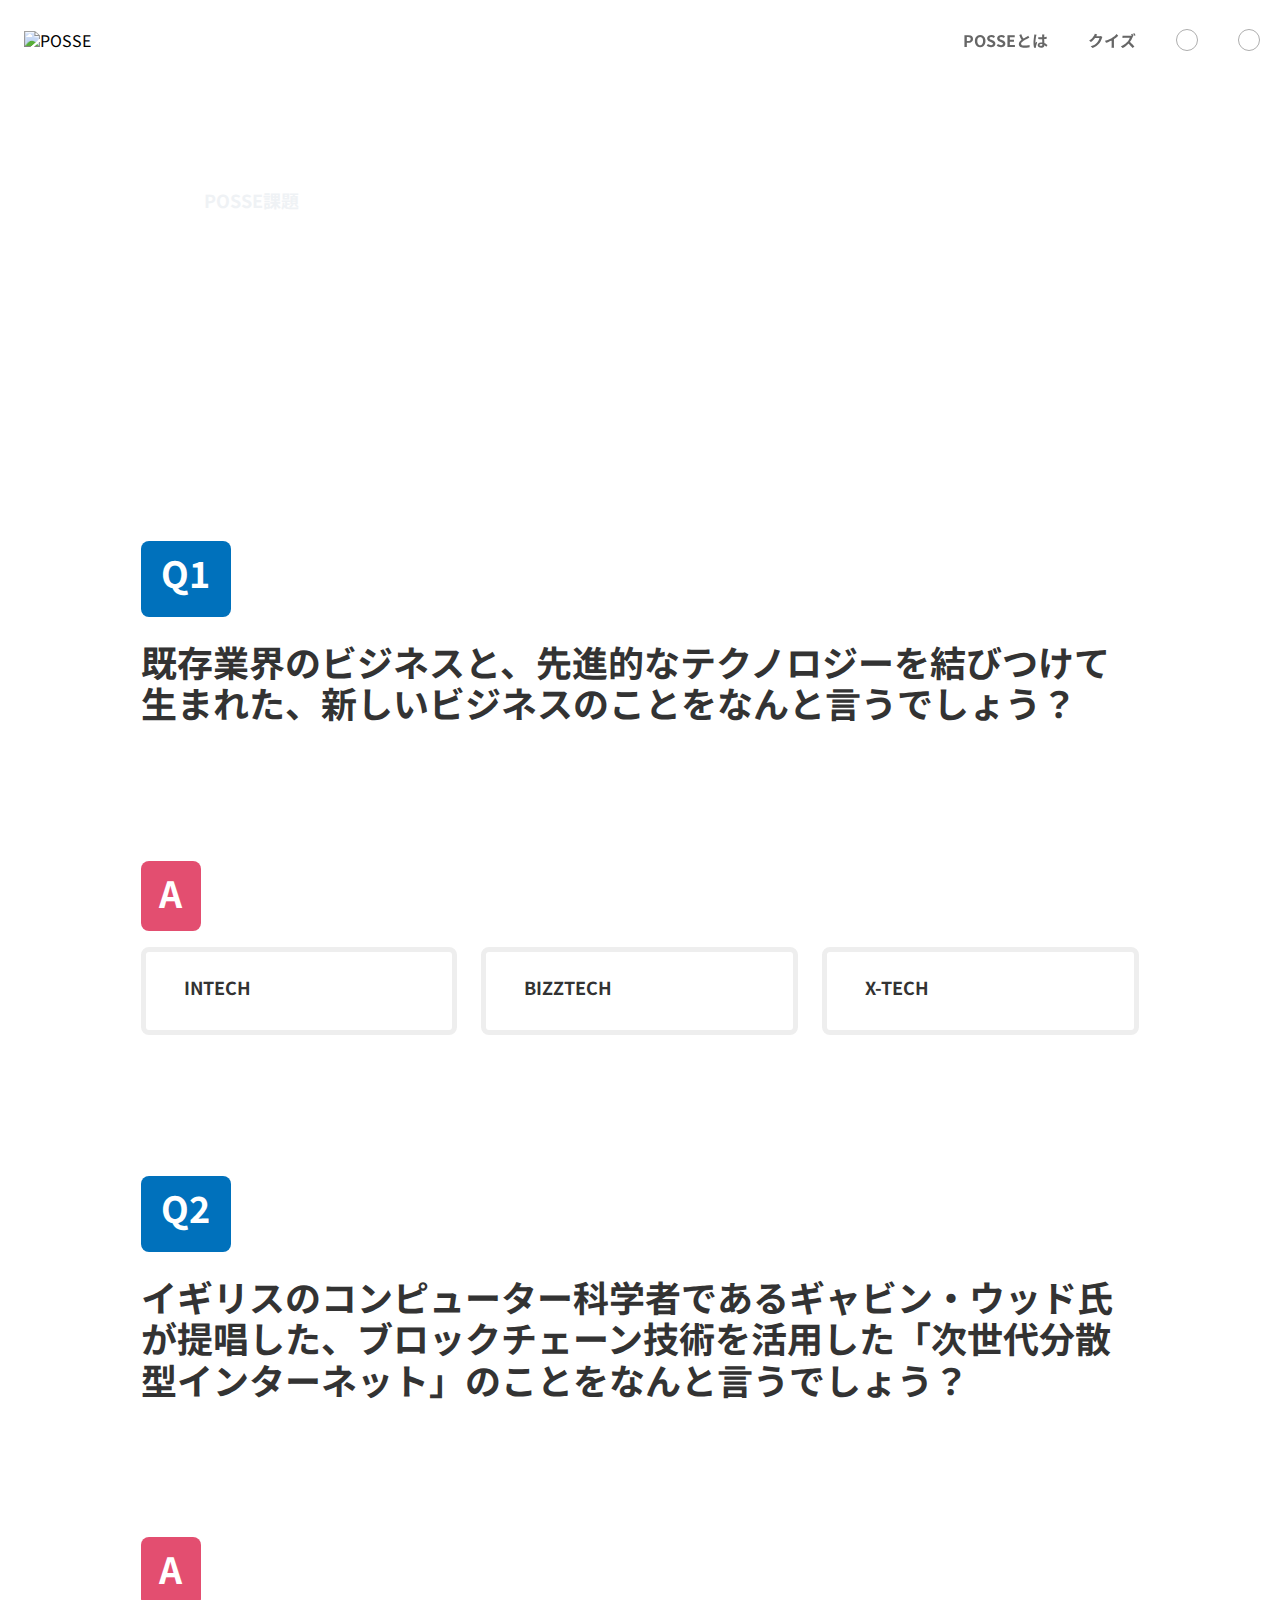
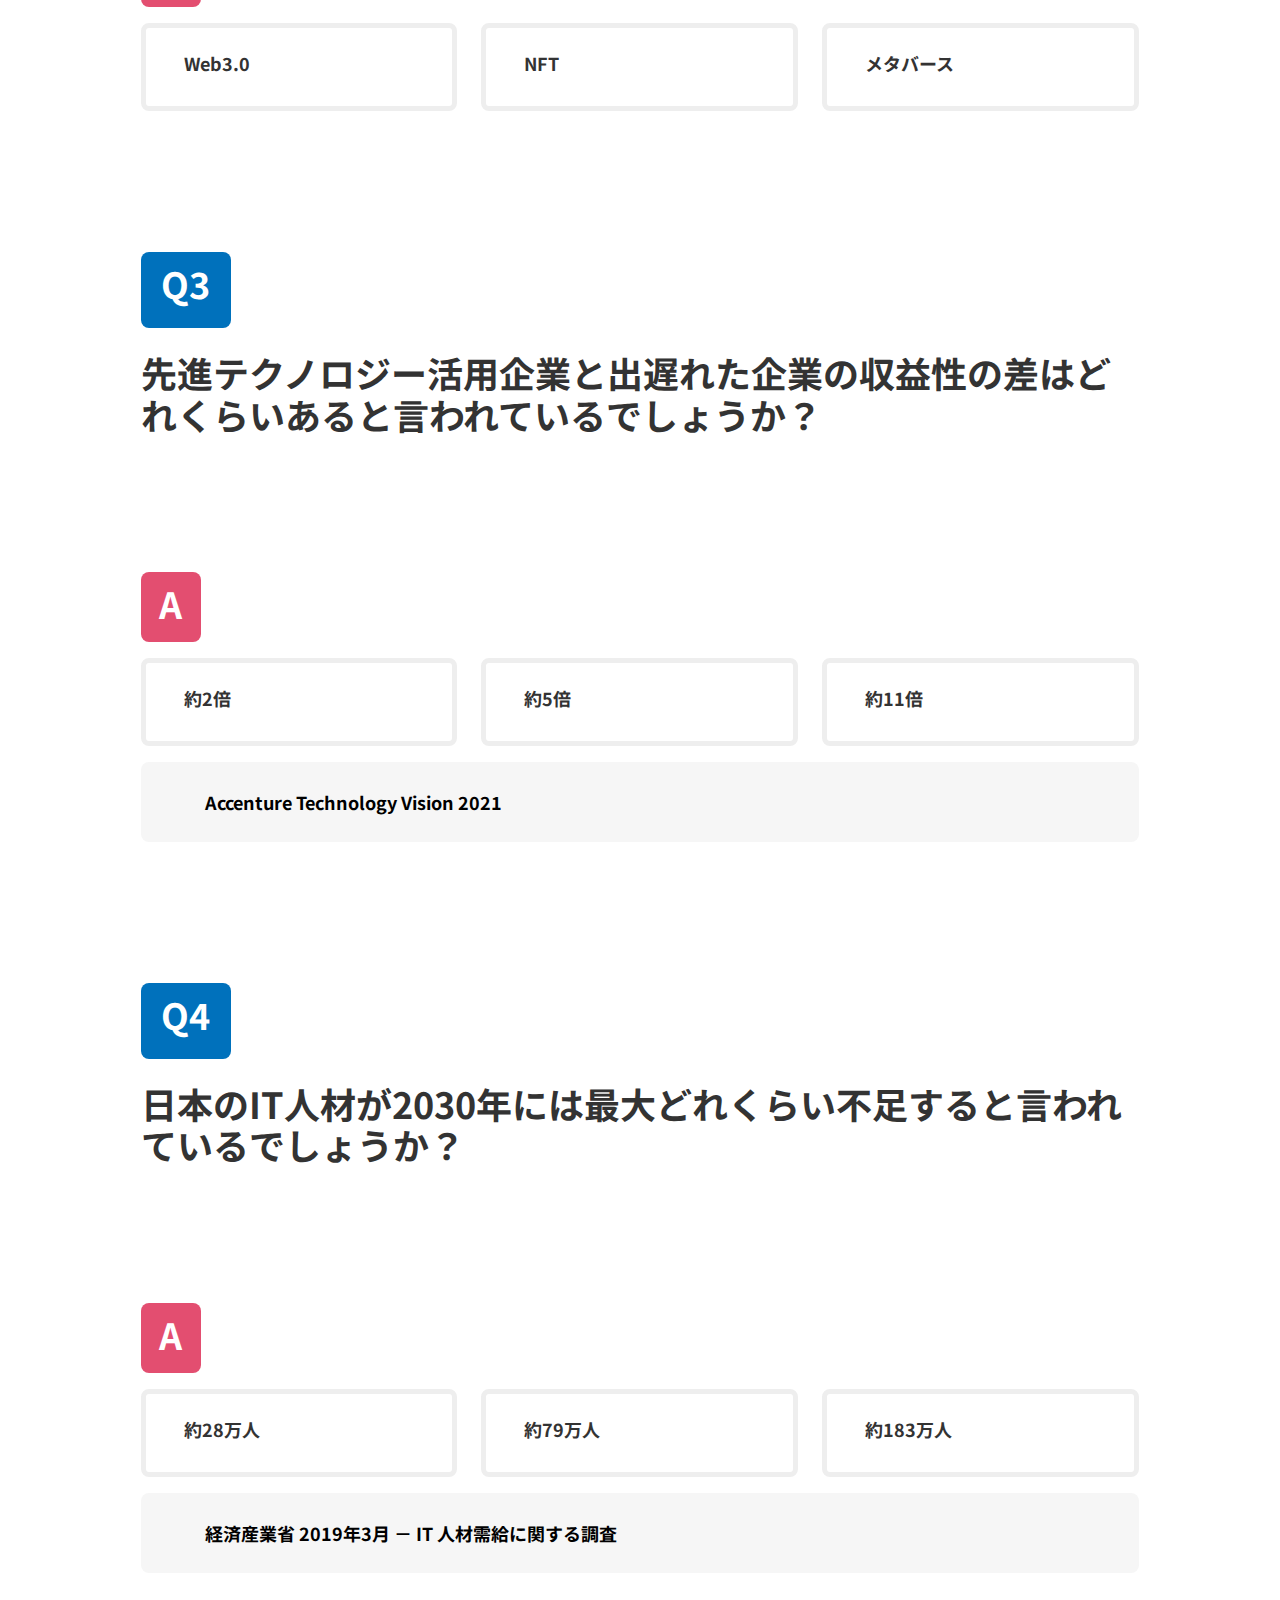
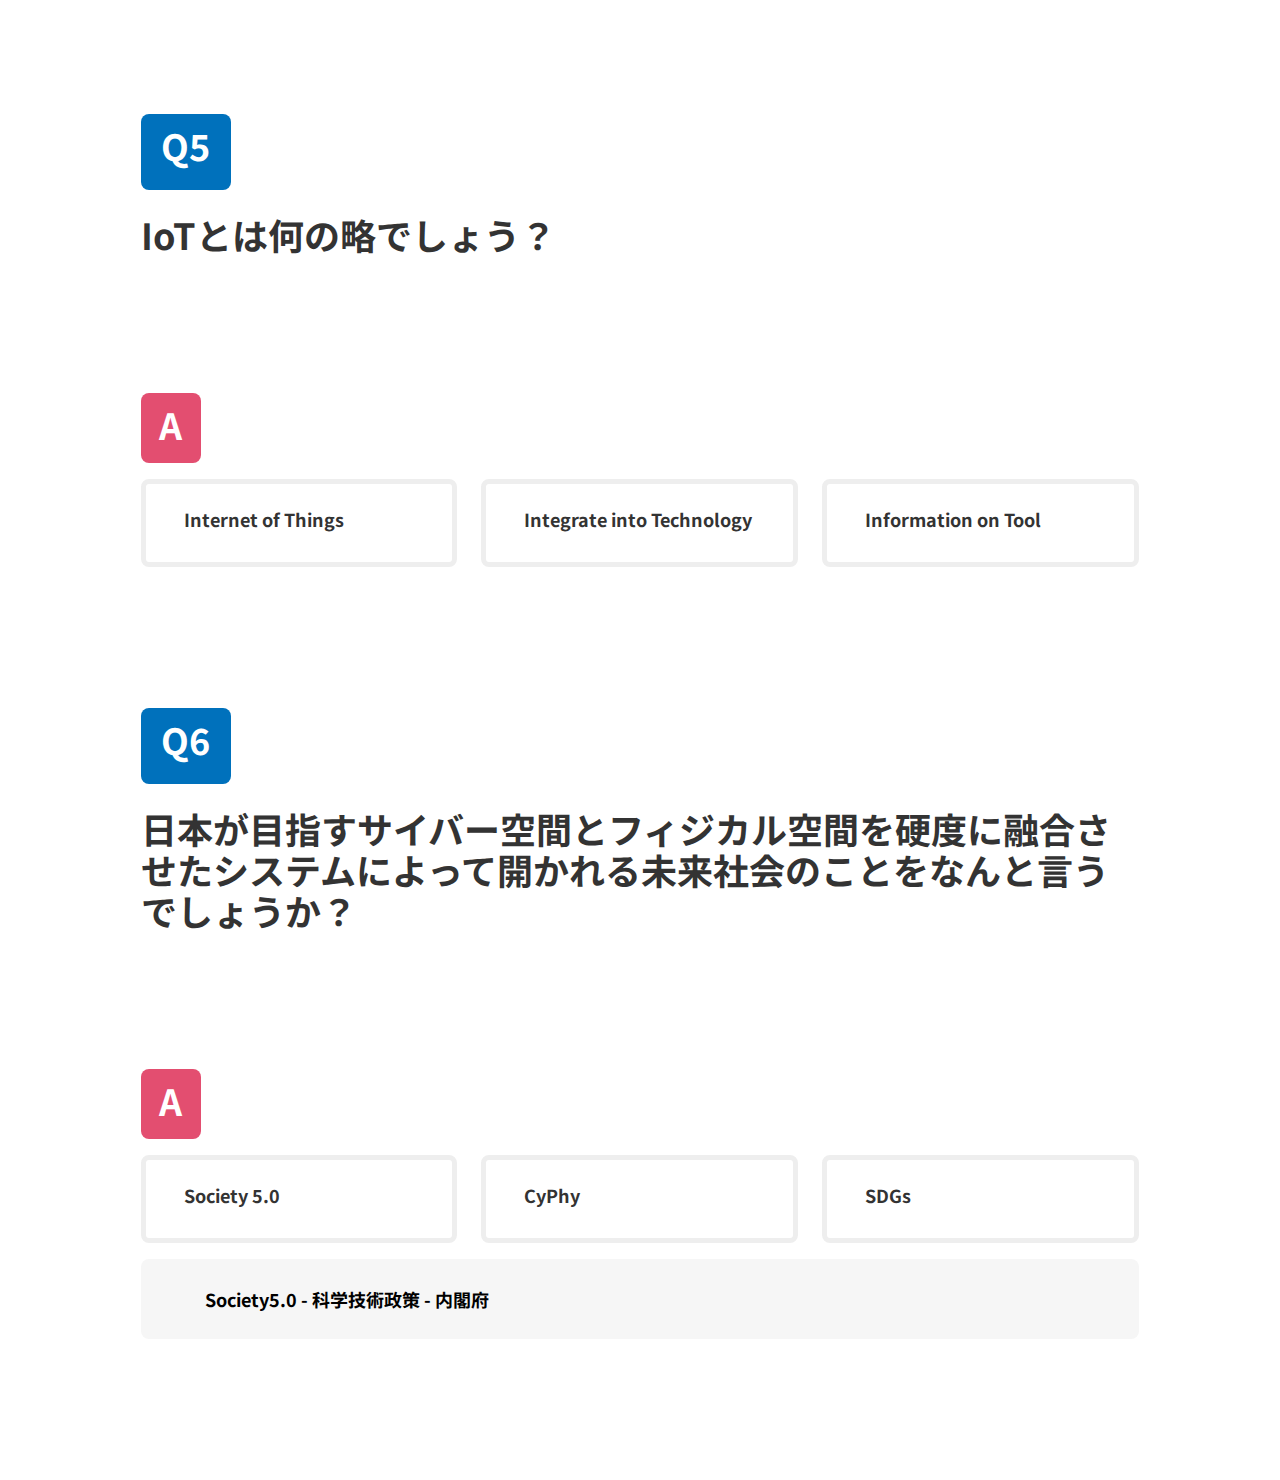
==== commit a4b2333f: "humberger body" ====
--- a/quiz.html
+++ b/quiz.html
@@ -2,12 +2,13 @@
 <html lang="en">
   <head>
     <meta charset="UTF-8" />
+    <!-- ↑文字コードを指定して文字化けを防ぐ -->
     <meta http-equiv="X-UA-Compatible" content="IE=edge" />
     <meta name="viewport" content="width=device-width, initial-scale=1.0" />
     <title>ITクイズ制作 POSSE</title>
     <!-- フォント -->
     <link rel="preconnect" href="https://fonts.googleapis.com" />
-    <link rel="preconnect" href="https://fonts.gstatic.com" crossorigin />
+    <link rel="preconnectconnect" href="https://fonts.gstatic.com" crossorigin />
     <link
       href="https://fonts.googleapis.com/css2?family=Noto+Sans+JP&display=swap"
       rel="stylesheet"
@@ -64,8 +65,7 @@
           </h1>
         </div>
       </section>
-      <!-- クイズの型↓ -->
-      <!-- クラス名をまだ変えていない↓ -->
+      <!-- クイズの型↓中身がまだ何も入っていない -->
       <div class="p-quiz-container l-container" 
       id="js-quizContainer"></div>
     </main>
--- a/style.css
+++ b/style.css
@@ -57,6 +57,7 @@
     text-align: center;
     z-index: 1;
     top: 198px;
+    left: 10%;
     bottom: 201px;
     width: 500px;
     height: 281px;
@@ -78,7 +79,7 @@
 }
 .hero-img {
     position: absolute;
-    /* width: 976px; */
+    width: 60%;
     /* height: 680px; */
     right: 0px;
     top: 0px;
@@ -138,8 +139,6 @@
     border-radius: 24px;
 }
 .top-about-body-content {
-    /* width: 472px; */
-    /* height: 312px; */
     margin: auto;
     margin-left: 40px;
     width: 70%;
@@ -152,7 +151,7 @@
 .official-line {
     background: url(./assets/img/bg-line.jpg);
     background-size: cover;
-    width:964px;
+    width: 70%;
     height:346.78px;
     border-radius: 56px;
     position: relative;
@@ -185,13 +184,12 @@
     color: #ffff;
     font-size: 36px;
     letter-spacing: 0.05em;
-    
 }
 .official-line-inner-icon {
     background: radial-gradient(#fff 60%, transparent 0%);
+    height: 40px;
 }
 .sentence-add-official-line {
-    width: 828px;
     height: 75.59px;
     display: flex;
     justify-content: center;
@@ -200,12 +198,17 @@
     color: #eee;
     letter-spacing: 0.1em;
 } 
+/* .white-button {
+    position: relative;
+} */
 .button-add-official-line {
-    display: flex;
+    /* display: flex; */
+    /* position: relative; */
+    width: 70%;
 }
 .button-add-official-line-inner {
     background-color: #fff;
-    width: 320px;
+    width: 60%;
     height: 49.2px;
     margin: 0 auto;
     text-align: center;
@@ -217,8 +220,7 @@
 }
 .link-icon {
     position: absolute;
-    margin-top: 16px;
-    margin-left: 540px;
+    right: 200px;
 }
 
 /* フッターインナー */
@@ -296,6 +298,7 @@
 }
 
 /* ここからクイズ */
+/* js関わるところだけ */
 /* ヒーロー画像、タイトル */
 .q-hero-container {
     background-image: url(./assets/img/quiz/bg-hero.jpg);
@@ -308,6 +311,7 @@
     margin: 0;
     position: relative;
 }
+/* クイズ */
 .q-hero-title-first {
     display: block;
     position: absolute;
@@ -327,7 +331,6 @@
     font-size: 60px;
     color: #FFFFFF;
 }
-/* クイズ */
 /* 問題 */
 .q-box-question {
     margin: 11%;
@@ -406,6 +409,7 @@
     top: 31px;
 }
 /* 選択されたやつ↓ */
+/* ボタン押すとjsでクラスが追加されます。 */
 .selected-answer {
     border: #0071BC solid 5px;
     color: #0071BC;
@@ -448,6 +452,9 @@
 .incorrect-answer {
     color: #0071BC;
 }
+.incorrect-answer-box {
+    background-color: #98c8e8;
+}
 .show-answer-ex {
     font-family: Noto Sans JP;
     font-size: 18px;
@@ -476,3 +483,203 @@
     font-size: 18px;
     line-height: 180%;
 }
+
+@media (max-width: 767px) {
+    /* ハンバーガーメニュー */
+    /* https://zero-plus.io/media/jquery-hamburger/#%E3%83%87%E3%82%B6%E3%82%A4%E3%83%B3%E3%81%AE%E7%A2%BA%E8%AA%8D */
+    .p-header__nav {
+        visibility:hidden;
+    }
+    /* ↑↑こいつを開いた時に活用する */
+    .hamburger {
+        height: 44px;
+        width: 44px;
+        position: absolute;
+        right: 21px;
+        top: 20px;
+        z-index: 100;
+
+        /* 元々のbuttonスタイルをリセット↓ */
+        background-color: transparent;
+        border: none;
+        cursor: pointer;
+        outline: none;
+        padding: 0;
+        appearance: none;
+    }
+    /* 擬似要素使うver↓ */
+    /* .hamburger::before, .hamburger::after {
+        content: "";
+        height: 1px;
+        width: 34px;
+        background-color: #333333;
+        display: block;
+        position: absolute;
+        right: 3px;
+    } */
+    /* マージンはabsoluteに効かない
+    横幅を指定してないと効かない */
+    /* .hamburger::before {
+        top: 13px;
+    }
+    .hamburger::after {
+        bottom: 13px;
+    } */
+
+    /* spanタグ使ってやり直し↓ */
+    /* ハンバーガーメニューの線 */
+    .hamburger span {
+        width: 100%;
+        height: 1px;
+        background-color: #000;
+        position: relative;
+        transition: ease .4s; /*ハンバーガーメニュークリック時の三本線の動きを遅延*/
+        display: block;
+    }
+    .hamburger span:nth-child(1) {
+        position: absolute;
+        top: 0;
+    }
+    .hamburger span:nth-child(2) {
+        position: absolute;
+        bottom: 5;
+    }
+
+    /* ハンバーガーボタンクリック後のスタイル */    
+    .hamburger.active span:nth-child(1) {
+        position: absolute;
+        top: 0;
+
+        transform: rotate(45deg);
+    }
+    .hamburger.active span:nth-child(2) {
+        position: absolute;
+        top: 0;
+        transform: rotate(-45deg);
+    }
+
+    /* クリックした後のメニュー表示↓ */
+    .body-container.active {
+        visibility:visible;
+        background-color: #8fc72e;
+        height: ;
+        padding: 0;
+        position: absolute;
+        top: 50%;
+        left: 50%;
+        transform: translate(-50%,-50%);
+    }
+      /* ナビのリンク */
+      /* まだ */
+    .p-header__nav__item a {
+        color: black;
+        width: 100%;
+        display: block;
+        text-align: center;
+        font-size: 20px;
+        margin-bottom: 24px;
+    }
+    .p-header__nav__item:last-child a {
+        margin-bottom: 0;
+    }
+
+
+
+    /* ヒーロー */
+    .top-hero {
+        height: 300px;
+    }
+    .hero-img {
+        width: 100%;
+    }
+    .hero-img-pic {
+        border-radius: 0px;
+    }
+    /* .top-hero {
+        padding: 0 auto;
+    } */
+    .hero-body {
+        /* position: relative; */
+        position: absolute;
+        height: 110px;
+        top: 240px;
+        width: 343px;
+        left: 0;
+        right: 0;
+        margin: 0 auto;
+        
+        /* margin: 0 auto; */
+        /* ↑なんできかないのおおおおおおおおおおおおおおおおおおおおお */
+        /* https://abillyz.com/watanabe/studies/245 */
+        /* →absoluteにはmarginがない */
+    }
+    .posse-community {
+        font-size: 12px;
+    }
+    .hero-catchcopy {
+        font-size: 28px;
+        font-weight: 700;
+        line-height: normal;
+    }
+
+    /* 固定公式ライン */
+    .fixed-line-box {
+        width: 100%;
+        height: 48px;
+        background-color: #5fdf5b;
+        border-radius: 0px;
+        position: fixed;
+        bottom: 0;
+        right: 0;
+        display: flex;
+        align-items: center;
+        justify-content: space-between;
+        z-index: 10;
+    }
+    /* ラインアイコンを右に寄せたかったあああああああああああああああああああ↓諦め */
+    .link-icon-in-greenbox {
+        /* position: relative; */
+    }
+    .link-icon-in-greenbox::before {
+        /* content: url(./assets/img/icon/icon-line.svg);
+        position: absolute; */
+    }
+    .fixed-line-box {
+    }
+    .link-icon-in-greenbox {
+        margin: 0;
+        margin-left: 10%;
+    }
+    .link-icon-text {
+        font-size: 0;
+        width: 49%;
+        position: relative;
+    }
+    .link-icon-text::before {
+        font-size: 14px;
+        content: '公式LINEで最新情報をGET！';
+        position: absolute;
+        top: 10px;
+
+    }
+    /* .link-icon-white {
+
+    } */
+
+    /* POSSEとは　説明↓ */
+    .top-about-body {
+        /* display: flex;解除 */
+        display: block;
+        width: 100%;
+    }
+    .top-about-body-img {
+        margin: 0 auto;
+        width: 93%;
+    }
+    .top-about-body-content {
+        width: 93%;
+        margin: 0;
+        margin: 0 auto;
+    }
+}
+    